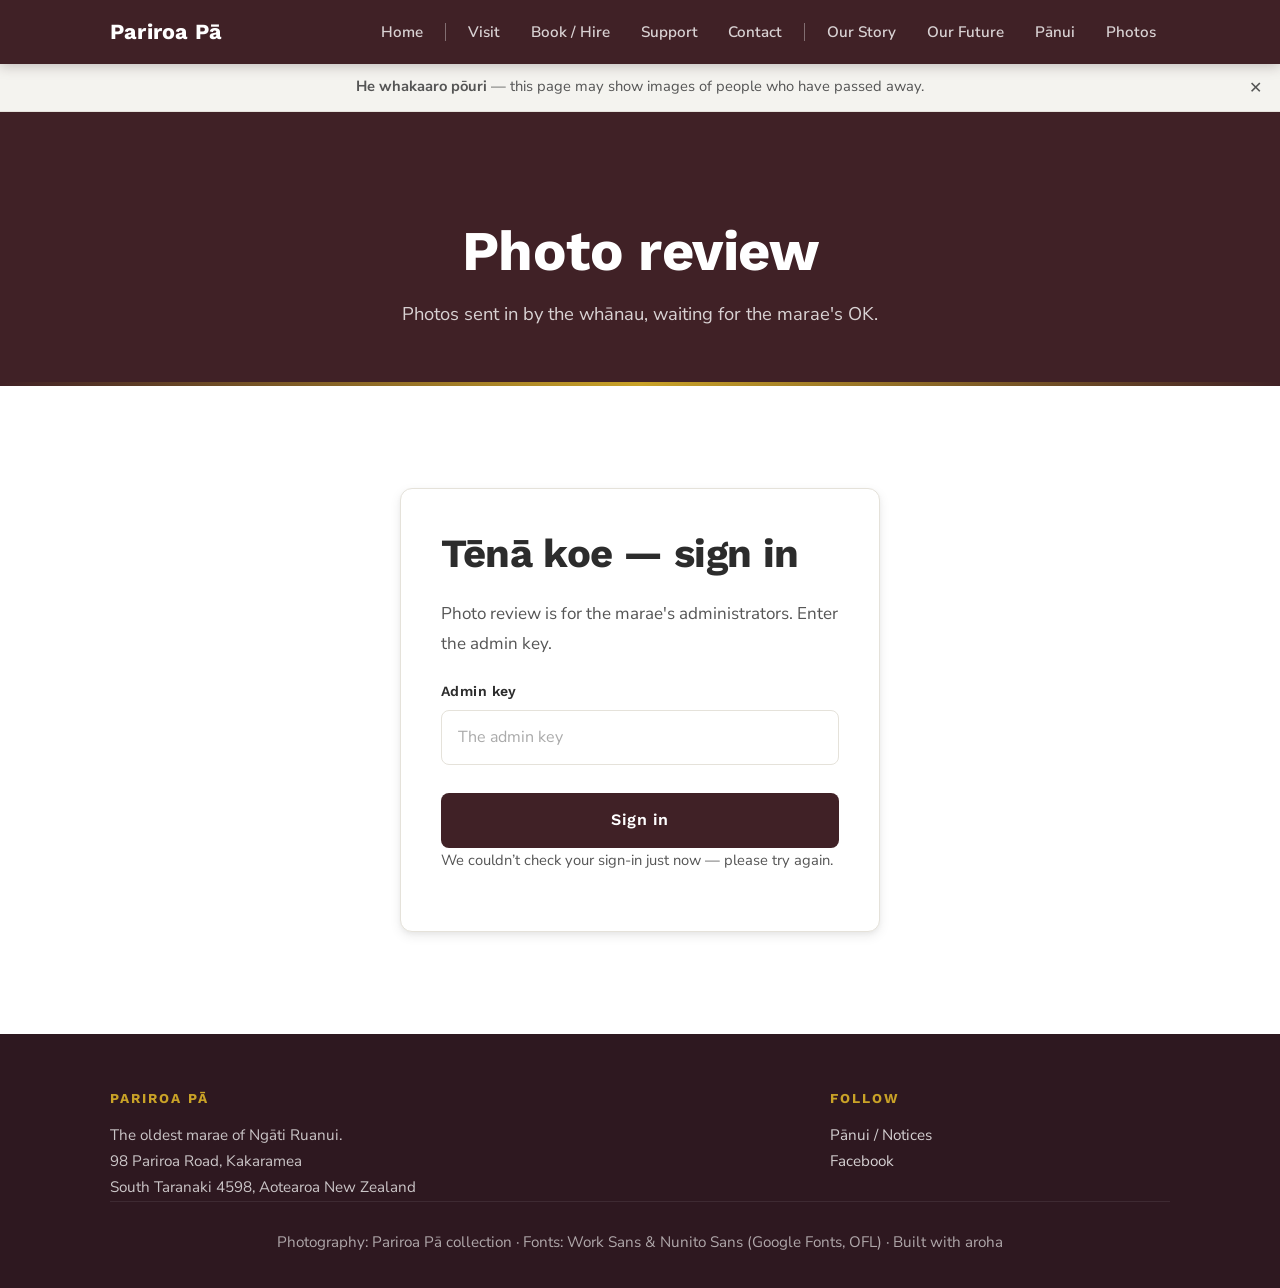
==== site/admin.html @ 200f4cf9 "Pariroa Pa website + photo gallery: upload page, admin review, Pages Functions, R2 photos" ====
<!DOCTYPE html>
<html lang="en">
<head>
  <meta charset="UTF-8">
  <meta name="viewport" content="width=device-width, initial-scale=1.0">
  <meta name="robots" content="noindex">
  <title>Photo review — Pariroa Pā</title>
  <meta name="description" content="Whānau photo review for Pariroa Pā Marae — trustees check and approve photos sent in by the whānau.">
  <link rel="preconnect" href="https://fonts.googleapis.com">
  <link rel="preconnect" href="https://fonts.gstatic.com" crossorigin>
  <link href="https://fonts.googleapis.com/css2?family=Work+Sans:wght@400;600;700&family=Nunito+Sans:ital,wght@0,400;0,600;0,700;1,400&display=swap" rel="stylesheet">
  <link rel="stylesheet" href="styles.css">
</head>
<body>
  <header class="site-header">
    <div class="container">
      <a class="brand" href="index.html">Pariroa Pā</a>
      <nav class="nav" aria-label="Main">
        <a href="index.html">Home</a>
        <span class="nav-sep" aria-hidden="true"></span>
        <a href="visit.html">Visit</a>
        <a href="book.html">Book / Hire</a>
        <a href="support.html">Support</a>
        <a href="contact.html">Contact</a>
        <span class="nav-sep" aria-hidden="true"></span>
        <a href="our-story.html">Our Story</a>
        <a href="our-future.html">Our Future</a>
        <a href="panui.html">Pānui</a>
        <a href="photos.html">Photos</a>
      </nav>
    </div>
  </header>

  <!-- Cultural-safety notice (same pattern as photos.html; main.js handles the dismiss). -->
  <div class="passing-notice no-print" role="note">
    <p><span lang="mi"><strong>He whakaaro pōuri</strong></span> — this page may show images of people who have passed away.</p>
    <button class="passing-notice__close" type="button" aria-label="Dismiss this notice">✕</button>
  </div>

  <div class="page-head">
    <div class="container">
      <h1>Photo review</h1>
      <p>Photos sent in by the whānau, waiting for the marae's OK.</p>
    </div>
  </div>

  <main>
    <!-- Login: the admin key (one password, held by the marae's administrators). -->
    <section class="section" id="psg-login-view" hidden>
      <div class="container">
        <div class="form-wrap">
          <form id="psg-login-form" class="psg-login" novalidate>
            <h2>Tēnā koe — sign in</h2>
            <p>Photo review is for the marae's administrators. Enter the admin key.</p>
            <label for="psg-key">Admin key</label>
            <input id="psg-key" name="key" type="password" autocomplete="current-password" placeholder="The admin key" required>
            <button type="submit" id="psg-login-btn" class="btn">Sign in</button>
            <p id="psg-login-msg" role="status" aria-live="polite"></p>
          </form>
        </div>
      </div>
    </section>

    <!-- Signed in but not an admin: gentle stop. -->
    <section class="section" id="psg-not-admin" hidden>
      <div class="container text-center">
        <p class="section-label">Hmm</p>
        <h2>This page is not yours</h2>
        <p class="gallery-spiel" style="margin-inline:auto;">You're signed in, but photo review is for the marae's trustees. If you think that's you, check with Wirih. <a href="index.html">Back to the pā</a></p>
        <button class="btn btn-outline" id="psg-notadmin-logout" type="button">Log out</button>
      </div>
    </section>

    <!-- The review desk (admins only). -->
    <section class="section" id="psg-admin-view" hidden>
      <div class="container">
        <div class="psg-vision-banner" role="note">
          <p><span lang="mi"><strong>Vision gate</strong></span> — check for tūpuna who have passed, tamariki, and consent before approving.</p>
        </div>

        <div style="display:flex;flex-wrap:wrap;gap:1rem;align-items:center;justify-content:space-between;margin-bottom:1.5rem;">
          <p class="psg-thanks" id="psg-admin-hello" role="status" aria-live="polite" style="margin:0;"></p>
          <button class="btn btn-outline" id="psg-logout" type="button">Log out</button>
        </div>

        <p class="section-label">Waiting for the marae's OK</p>
        <h2>Pending photos</h2>
        <p class="gallery-spiel">One photo at a time, with your own eyes — there's no "approve all" here. Captions can be tidied before approving.</p>

        <div id="psg-admin-grid" class="psg-admin-grid" aria-live="polite"></div>
        <p id="psg-admin-msg" role="status" aria-live="polite"></p>
      </div>
    </section>
  </main>

  <footer class="site-footer">
    <div class="container">
      <div class="footer-cols">
        <div><h3>Pariroa Pā</h3><p>The oldest marae of Ngāti Ruanui.<br>98 Pariroa Road, Kakaramea<br>South Taranaki 4598, Aotearoa New Zealand</p></div>
        <div><h3>Follow</h3><p><a href="panui.html">Pānui / Notices</a><br><a href="https://www.facebook.com/groups/630582840908596/" rel="noopener">Facebook</a></p></div>
      </div>
      <p class="footer-credits">Photography: Pariroa Pā collection &middot; Fonts: Work Sans &amp; Nunito Sans (Google Fonts, OFL) &middot; Built with aroha</p>
    </div>
  </footer>
  <div class="mobile-cta no-print"><a class="btn" href="book.html">Book the Marae</a></div>
  <script src="main.js" defer></script>
  <script src="admin.js" defer></script>
</body>
</html>
---- site/styles.css ----
/* ============================================================
   PARIROA PA — styles.css v4.1 "Professional"
   Raetihi structure, professionally executed.
   ============================================================ */

:root {
  --white: #ffffff;
  --bg: #fafafa;
  --bg-alt: #f4f3ef;
  --bg-sage: #eef3f0;
  --text: #2c2c2c;
  --text-mid: #555;
  --text-light: #6b6b6b;
  --maroon: #402126;
  --maroon-dark: #2e1820;
  --maroon-light: #5a3448;
  --sage: #5E7A6F;
  --sage-light: #7FA093;
  --sage-bg: #eef3f0;
  --gold: #C9A227;
  --border: #e5e2da;
  --shadow-sm: 0 1px 3px rgba(0,0,0,.06), 0 1px 2px rgba(0,0,0,.04);
  --shadow-md: 0 4px 12px rgba(0,0,0,.08), 0 2px 4px rgba(0,0,0,.04);
  --shadow-lg: 0 10px 30px rgba(0,0,0,.12), 0 4px 8px rgba(0,0,0,.06);
  --radius: 8px;
  --radius-lg: 12px;
  --font-head: "Work Sans", "Segoe UI", system-ui, sans-serif;
  --font-body: "Nunito Sans", "Segoe UI", system-ui, sans-serif;
  --maxw: 1140px;
  --section-pad: clamp(4rem, 8vw, 6.5rem);
}

* { box-sizing: border-box; margin: 0; padding: 0; }
html { scroll-behavior: smooth; }
@media (prefers-reduced-motion: reduce) {
  html { scroll-behavior: auto; }
  *, *::before, *::after { animation: none !important; transition: none !important; }
}

body {
  font-family: var(--font-body);
  font-size: 1.0625rem;
  line-height: 1.75;
  color: var(--text);
  background: var(--white);
  -webkit-font-smoothing: antialiased;
}

img { max-width: 100%; height: auto; display: block; }
a { color: var(--maroon); text-decoration: none; transition: color .2s ease; }
a:hover { color: var(--sage); }

h1, h2, h3, h4 {
  font-family: var(--font-head);
  font-weight: 700;
  line-height: 1.25;
  color: var(--text);
}
h1 { font-size: clamp(2.2rem, 1.6rem + 3vw, 3.5rem); letter-spacing: -0.01em; }
h2 { font-size: clamp(1.7rem, 1.3rem + 2vw, 2.5rem); letter-spacing: -0.01em; }
h3 { font-size: 1.3rem; }
p { margin-bottom: 1.1rem; }

.container { max-width: var(--maxw); margin: 0 auto; padding: 0 clamp(1.25rem, 4vw, 2.5rem); }

/* ---- SECTION LABEL: small caps with decorative line ---- */
.section-label {
  display: inline-flex;
  align-items: center;
  gap: 0.75rem;
  font-family: var(--font-head);
  font-size: 0.8rem;
  font-weight: 600;
  letter-spacing: 0.18em;
  text-transform: uppercase;
  color: var(--sage);
  margin-bottom: 0.75rem;
}
.section-label::before {
  content: "";
  display: inline-block;
  width: 2.5rem;
  height: 2px;
  background: var(--sage-light);
  border-radius: 1px;
}

/* ---- SECTIONS ---- */
.section { padding: var(--section-pad) 0; }
.section-alt { background: var(--bg-alt); }
.section-sage { background: var(--bg-sage); }
.section h2 { margin-bottom: 1.25rem; }

/* ---- HEADER ---- */
.site-header {
  background: var(--maroon);
  position: sticky;
  top: 0;
  z-index: 100;
  box-shadow: 0 2px 12px rgba(46,24,32,.25);
}
.site-header .container {
  display: flex;
  align-items: center;
  justify-content: space-between;
  padding-top: 0;
  padding-bottom: 0;
  gap: 1.5rem;
  flex-wrap: wrap;
  min-height: 64px;
}
.brand {
  color: var(--white);
  font-family: var(--font-head);
  font-size: 1.35rem;
  font-weight: 700;
  white-space: nowrap;
  letter-spacing: 0.01em;
  padding: 0.5rem 0;
}
.brand:hover { color: var(--gold); }
.nav { display: flex; flex-wrap: wrap; gap: 2px; }
.nav a {
  color: rgba(255,255,255,.8);
  padding: 0.5rem 0.9rem;
  font-size: 0.95rem;
  font-weight: 600;
  border-radius: 6px;
  transition: background .2s, color .2s;
}
.nav a:hover { background: rgba(255,255,255,.1); color: var(--white); }
.nav a[aria-current="page"] {
  background: rgba(255,255,255,.18);
  color: var(--white);
}

/* ---- BANNER ---- */
.banner {
  position: relative;
  height: clamp(320px, 45vw, 520px);
  overflow: hidden;
  background: var(--maroon-dark);
}
.banner img {
  width: 100%;
  height: 100%;
  object-fit: cover;
  object-position: center 30%;
}
.banner::after {
  content: "";
  position: absolute;
  inset: 0;
  background: linear-gradient(180deg, rgba(46,24,32,.2) 0%, rgba(46,24,32,0) 30%, rgba(46,24,32,.65) 100%);
}
.banner-text {
  position: absolute;
  bottom: 0; left: 0; right: 0;
  z-index: 1;
  padding: 3rem 2rem 2.5rem;
  text-align: center;
}
.banner-text h1 {
  color: var(--white);
  margin: 0 0 0.4rem;
  text-shadow: 0 2px 12px rgba(0,0,0,.3);
}
.banner-text p {
  color: rgba(255,255,255,.9);
  font-size: 1.15rem;
  font-weight: 400;
  margin: 0;
  text-shadow: 0 1px 6px rgba(0,0,0,.25);
}

/* ---- INFO BLOCKS ---- */
.info-block {
  display: grid;
  gap: clamp(2rem, 4vw, 3.5rem);
  align-items: center;
}
@media (min-width: 768px) {
  .info-block { grid-template-columns: 1fr 1fr; }
  .info-block.rev .info-photo { order: -1; }
}
.info-photo {
  position: relative;
}
.info-photo img {
  width: 100%;
  border-radius: var(--radius-lg);
  box-shadow: var(--shadow-md);
  transition: box-shadow .3s ease;
}
.info-photo:hover img { box-shadow: var(--shadow-lg); }
.info-text .section-label { margin-bottom: 0.5rem; }
.info-text h2 { margin-bottom: 1rem; }
.info-text p { color: var(--text-mid); font-size: 1.05rem; }

/* ---- BUTTONS ---- */
.btn {
  display: inline-block;
  padding: 0.85rem 2.2rem;
  background: var(--maroon);
  color: var(--white);
  border: 2px solid var(--maroon);
  border-radius: var(--radius);
  font-family: var(--font-head);
  font-size: 1rem;
  font-weight: 600;
  cursor: pointer;
  transition: all .25s ease;
  text-decoration: none;
  min-height: 48px;
  line-height: 1.4;
  letter-spacing: 0.02em;
}
.btn:hover {
  background: var(--maroon-dark);
  border-color: var(--maroon-dark);
  color: var(--white);
  transform: translateY(-1px);
  box-shadow: var(--shadow-md);
}
.btn-sage {
  background: var(--sage);
  border-color: var(--sage);
}
.btn-sage:hover { background: var(--sage); border-color: var(--sage); }
.btn-outline {
  background: transparent;
  border-color: var(--maroon);
  color: var(--maroon);
}
.btn-outline:hover {
  background: var(--maroon);
  color: var(--white);
}
.btn-white {
  background: var(--white);
  border-color: var(--white);
  color: var(--maroon);
}
.btn-white:hover { background: var(--bg-alt); border-color: var(--bg-alt); color: var(--maroon); }

/* ---- TRI-COLUMN (Vision/Mission/Values) ---- */
.tri-col {
  display: grid;
  gap: clamp(2rem, 4vw, 3rem);
  text-align: center;
}
@media (min-width: 768px) { .tri-col { grid-template-columns: repeat(3, 1fr); } }
.tri-col .icon {
  width: 80px; height: 80px;
  background: var(--white);
  border: 2px solid var(--sage-light);
  border-radius: 50%;
  display: flex; align-items: center; justify-content: center;
  margin: 0 auto 1.25rem;
  font-size: 2rem;
  box-shadow: var(--shadow-sm);
}
.tri-col h3 {
  font-family: var(--font-head);
  font-size: 1.35rem;
  margin-bottom: 0.6rem;
  color: var(--maroon);
}
.tri-col .te-reo {
  font-weight: 700;
  color: var(--sage);
  font-style: italic;
  margin-bottom: 0.5rem;
  font-size: 0.95rem;
}
.tri-col > div > p:last-child {
  color: var(--text-mid);
  font-size: 0.95rem;
  margin: 0;
  line-height: 1.6;
}

/* ---- VALUE CARDS ---- */
.values-row {
  display: grid;
  gap: 1.5rem;
}
@media (min-width: 640px) { .values-row { grid-template-columns: repeat(2, 1fr); } }
@media (min-width: 960px) { .values-row { grid-template-columns: repeat(4, 1fr); } }
.value-card {
  background: var(--white);
  border: 1px solid var(--border);
  border-radius: var(--radius);
  padding: 1.75rem 1.5rem;
  text-align: center;
  box-shadow: var(--shadow-sm);
  transition: transform .25s ease, box-shadow .25s ease;
}
.value-card:hover {
  transform: translateY(-4px);
  box-shadow: var(--shadow-md);
}
.value-card h3 {
  font-family: var(--font-head);
  color: var(--maroon);
  font-size: 1.15rem;
  margin-bottom: 0.5rem;
}
.value-card p {
  color: var(--text-mid);
  font-size: 0.92rem;
  margin: 0;
  line-height: 1.55;
}

/* ---- CARD / PANEL ---- */
.card {
  background: var(--white);
  border: 1px solid var(--border);
  border-radius: var(--radius);
  padding: 1.75rem;
  box-shadow: var(--shadow-sm);
  transition: box-shadow .25s ease;
}
.card:hover { box-shadow: var(--shadow-md); }
.card h3 { margin-top: 0; }
.card .card-photo {
  width: 100%;
  height: auto;
  aspect-ratio: 16 / 10;
  object-fit: cover;
  border-radius: var(--radius);
  margin-bottom: 1rem;
  display: block;
}

/* ---- LOCATION ---- */
.location-section {
  display: grid;
  gap: clamp(2rem, 4vw, 3rem);
  align-items: center;
}
@media (min-width: 768px) { .location-section { grid-template-columns: 1fr 1fr; } }
.map-box {
  border-radius: var(--radius-lg);
  overflow: hidden;
  box-shadow: var(--shadow-md);
}
.map-box iframe {
  width: 100%; height: 340px; border: 0;
  display: block;
}

/* ---- FORMS ---- */
.form-wrap {
  max-width: 640px;
  margin: 0 auto;
}
form {
  background: var(--white);
  border: 1px solid var(--border);
  border-radius: var(--radius-lg);
  padding: clamp(1.5rem, 4vw, 2.5rem);
  box-shadow: var(--shadow-md);
}
label {
  display: block;
  font-family: var(--font-head);
  font-weight: 600;
  font-size: 0.88rem;
  letter-spacing: 0.03em;
  margin: 1.25rem 0 0.4rem;
  color: var(--text);
}
label:first-child { margin-top: 0; }
input, select, textarea {
  width: 100%;
  padding: 0.8rem 1rem;
  font: inherit;
  font-size: 1rem;
  color: var(--text);
  border: 1.5px solid var(--border);
  border-radius: var(--radius);
  background: var(--white);
  transition: border-color .2s, box-shadow .2s;
}
input:focus, textarea:focus, select:focus {
  border-color: var(--sage-light);
  outline: none;
  box-shadow: 0 0 0 3px rgba(94,122,111,.12);
}
input::placeholder, textarea::placeholder { color: #aaa; }
select { color: var(--text); }
select option { color: #333; background: #fff; }
button[type="submit"] {
  margin-top: 1.75rem;
  width: 100%;
  font-family: var(--font-head);
  background: var(--maroon);
  color: var(--white);
  border: none;
  padding: 1rem;
  font-size: 1rem;
  font-weight: 600;
  letter-spacing: 0.03em;
  border-radius: var(--radius);
  cursor: pointer;
  transition: background .2s, transform .15s, box-shadow .2s;
}
button[type="submit"]:hover {
  background: var(--maroon-dark);
  transform: translateY(-1px);
  box-shadow: var(--shadow-md);
}

/* ---- DO/DON'T ---- */
.do-dont { list-style: none; padding: 0; }
.do-dont li {
  padding: 0.7rem 0 0.7rem 2.2rem;
  position: relative;
  border-bottom: 1px solid var(--border);
  color: var(--text-mid);
}
.do-dont li:last-child { border-bottom: none; }
.do-dont .do::before {
  content: "\2713";
  position: absolute; left: 0;
  color: var(--sage);
  font-weight: 700;
  font-size: 1.1rem;
}
.do-dont .dont::before {
  content: "\2717";
  position: absolute; left: 0;
  color: #c0392b;
  font-weight: 700;
  font-size: 1.1rem;
}

/* ---- TIMELINE ---- */
.timeline { list-style: none; padding: 0; }
.timeline li {
  display: grid;
  grid-template-columns: 5.5rem 1fr;
  gap: 1.5rem;
  padding: 1rem 0 1rem 1.75rem;
  border-left: 3px solid var(--sage-light);
  margin-left: 0.5rem;
  position: relative;
}
.timeline li::before {
  content: "";
  position: absolute; left: -9.5px; top: 1.3rem;
  width: 14px; height: 14px;
  border-radius: 50%;
  background: var(--sage);
  border: 3px solid var(--white);
  box-shadow: 0 1px 3px rgba(0,0,0,.1);
}
.timeline .year {
  font-family: var(--font-head);
  font-weight: 700;
  color: var(--maroon);
  font-size: 1.15rem;
}
.timeline li > span:last-child { color: var(--text-mid); }

/* ---- TABLE ---- */
table {
  border-collapse: collapse;
  width: 100%;
  border-radius: var(--radius);
  overflow: hidden;
  box-shadow: var(--shadow-sm);
}
th, td { text-align: left; padding: 0.85rem 1.25rem; border-bottom: 1px solid var(--border); }
th {
  font-family: var(--font-head);
  font-weight: 700;
  color: var(--maroon);
  background: var(--bg-alt);
  font-size: 0.88rem;
  letter-spacing: 0.04em;
  text-transform: uppercase;
}
td { color: var(--text-mid); }
td strong { color: var(--text); }

/* ---- PAGE HEAD (inner pages) ---- */
.page-head {
  background: var(--maroon);
  color: var(--white);
  padding: clamp(4.5rem, 10vw, 6.5rem) 0 clamp(2.5rem, 5vw, 3.5rem);
  text-align: center;
  position: relative;
}
.page-head::after {
  content: "";
  position: absolute;
  bottom: 0; left: 0; right: 0;
  height: 4px;
  background: linear-gradient(90deg, transparent, var(--gold), transparent);
}
.page-head h1 { color: var(--white); margin: 0; }
.page-head p {
  color: rgba(255,255,255,.8);
  margin: 0.75rem 0 0;
  font-size: 1.15rem;
  max-width: 36rem;
  margin-inline: auto;
}

/* ---- FEATURE BOXES ---- */
.feature-row {
  display: grid;
  gap: 1.5rem;
}
@media (min-width: 640px) { .feature-row { grid-template-columns: 1fr 1fr; } }
.feature-box {
  background: var(--white);
  border: 1px solid var(--border);
  border-radius: var(--radius);
  padding: 1.5rem 1.75rem;
  box-shadow: var(--shadow-sm);
}
.feature-box h3 { color: var(--maroon); margin: 0 0 0.5rem; }
.feature-box p { color: var(--text-mid); margin: 0; font-size: 0.95rem; }

/* ---- MOBILE CTA ---- */
.mobile-cta {
  display: none;
  position: fixed; bottom: 0; left: 0; right: 0; z-index: 60;
  padding: 0.6rem 1rem calc(0.6rem + env(safe-area-inset-bottom));
  background: var(--maroon-dark);
  box-shadow: 0 -2px 10px rgba(0,0,0,.15);
}
.mobile-cta .btn {
  width: 100%; text-align: center;
  background: var(--white); color: var(--maroon);
  border-color: var(--white);
  padding: 0.7rem;
}
@media (max-width: 720px) { .mobile-cta { display: block; } body { padding-bottom: 4.5rem; } }

/* ---- FOOTER ---- */
.site-footer {
  background: var(--maroon-dark);
  color: rgba(255,255,255,.75);
  padding: 3.5rem 0 2rem;
  margin-top: 0;
}
.footer-cols {
  display: grid;
  gap: 2.5rem;
}
@media (min-width: 768px) { .footer-cols { grid-template-columns: 2fr 1fr; } }
.site-footer h3 {
  color: var(--gold);
  font-family: var(--font-head);
  font-size: 0.85rem;
  font-weight: 700;
  text-transform: uppercase;
  letter-spacing: 0.15em;
  margin-bottom: 1rem;
}
.site-footer p { font-size: 0.95rem; margin: 0; line-height: 1.7; }
.site-footer a { color: rgba(255,255,255,.8); }
.site-footer a:hover { color: var(--white); }
.footer-credits {
  margin-top: 3rem;
  padding-top: 1.75rem;
  border-top: 1px solid rgba(255,255,255,.08);
  font-size: 0.78rem;
  color: rgba(255,255,255,.62);
  text-align: center;
}

/* ---- PHOTO MOMENT ---- */
.photo-center {
  text-align: center;
  padding: var(--section-pad) 0;
}
.photo-center img {
  max-width: 480px;
  margin: 0 auto;
  border-radius: var(--radius-lg);
  box-shadow: var(--shadow-md);
}
.photo-center figcaption {
  margin-top: 1rem;
  font-size: 0.9rem;
  color: var(--text-light);
}

/* ---- PHOTO COLLAGE (overlapping editorial spread) ---- */
.photo-collage {
  display: grid;
  grid-template-columns: 1fr 1fr;
  grid-auto-rows: auto;
  gap: 1.25rem;
}
.photo-collage figure { margin: 0; position: relative; }
.photo-collage img {
  width: 100%;
  height: 100%;
  object-fit: cover;
  aspect-ratio: 4 / 3;
  border: 5px solid var(--white);
  border-radius: var(--radius);
  box-shadow: var(--shadow-md);
  transition: box-shadow .3s ease, transform .3s ease;
}
.photo-collage figure:hover img { box-shadow: var(--shadow-lg); }
.photo-collage .pc-main {
  grid-row: span 2;
}
.photo-collage .pc-main img { aspect-ratio: 3 / 4; }
.photo-collage .pc-b { transform: rotate(-2deg); z-index: 1; }
.photo-collage .pc-c { transform: rotate(1.5deg) translate(-1.25rem, -1rem); z-index: 2; }
.photo-collage figcaption {
  position: absolute; left: 0; right: 0; bottom: 0;
  padding: 1.5rem 0.9rem 0.6rem;
  border-radius: 0 0 var(--radius) var(--radius);
  background: linear-gradient(transparent, rgba(0,0,0,.65));
  color: var(--white);
  font-size: 0.82rem;
  line-height: 1.35;
}
@media (max-width: 480px) {
  .photo-collage { grid-template-columns: 1fr; }
  .photo-collage .pc-main { grid-row: auto; }
  .photo-collage .pc-main img { aspect-ratio: 4 / 3; }
  .photo-collage .pc-b, .photo-collage .pc-c { transform: none; }
}

/* ---- PHOTO STRIP (swipeable carousel, no JS) ---- */
.photo-strip {
  display: flex;
  gap: 1.25rem;
  overflow-x: auto;
  scroll-snap-type: x mandatory;
  padding: 0.5rem 0.25rem 1.25rem;
  -webkit-overflow-scrolling: touch;
}
.photo-strip figure {
  flex: 0 0 auto;
  width: min(72vw, 380px);
  scroll-snap-align: center;
  margin: 0;
}
.photo-strip img {
  width: 100%;
  aspect-ratio: 1 / 1;
  object-fit: cover;
  border-radius: var(--radius-lg);
  box-shadow: var(--shadow-md);
  transition: box-shadow .3s ease;
}
.photo-strip figure:hover img { box-shadow: var(--shadow-lg); }
.photo-strip figcaption {
  margin-top: 0.6rem;
  font-size: 0.85rem;
  color: var(--text-light);
  text-align: center;
}
.photo-strip::-webkit-scrollbar { height: 6px; }
.photo-strip::-webkit-scrollbar-thumb { background: rgba(0,0,0,.18); border-radius: 3px; }

/* ---- MOTION ---- */
.reveal { opacity: 0; transform: translateY(20px); }
.reveal.is-visible {
  opacity: 1; transform: none;
  transition: opacity .6s ease, transform .6s ease;
}

/* ---- PRINT ---- */
@media print {
  .site-header, .mobile-cta, .site-footer, .banner, .map-box iframe, .no-print { display: none !important; }
  body { background: #fff; color: #000; font-size: 11pt; }
  a::after { content: " (" attr(href) ")"; font-size: 9pt; }
  .section { padding: 1rem 0; break-inside: avoid; }
}

/* ============================================================
   v3 ADDITIONS — extend v4.1 (spec: v3-design-spec.md, 2026-10-01)
   No token values change; no new colour values anywhere.
   ============================================================ */

/* ---- Utility ---- */
.text-center { text-align: center; }
.subhead { color: var(--maroon); margin: 2.75rem 0 1.25rem; }
.section .subhead { margin-top: 2.75rem; }
.section-sage .subhead, .section-alt .subhead { margin-top: 2.75rem; }

/* ---- Nav: group separators (desktop) — markup per plan §a ---- */
.nav-sep {
  align-self: center;
  width: 1px;
  height: 1.1em;
  background: rgba(255,255,255,.35);
  margin: 0 0.35rem;
}

/* ---- Nav: one scrollable row on mobile ---- */
@media (max-width: 720px) {
  .nav {
    flex-wrap: nowrap;
    overflow-x: auto;
    -webkit-overflow-scrolling: touch;
    max-width: 100%;
    padding-bottom: 0.25rem;
  }
  .nav a { padding: 0.65rem 0.9rem; white-space: nowrap; }
  .nav-sep { display: none; }
  .nav::-webkit-scrollbar { height: 4px; }
  .nav::-webkit-scrollbar-thumb { background: rgba(255,255,255,.25); border-radius: 2px; }
}

/* ---- Visible focus, everywhere (site previously relied on browser default) ---- */
a:focus-visible, .btn:focus-visible, button:focus-visible,
summary:focus-visible {
  outline: 3px solid var(--sage);
  outline-offset: 2px;
  border-radius: 4px;
}
.nav a:focus-visible, .site-footer a:focus-visible { outline-color: var(--gold); }

/* ---- Sage-section label fix (was sage-on-sage, ~4.2:1) ---- */
/* ---- Section labels on tinted sections fail AA in sage (was ~4.2:1) ---- */
.section-sage .section-label, .section-alt .section-label { color: var(--maroon); }

/* ---- Links: never colour alone (checklist §E) — underline in-content links ---- */
main section p a, .info-text p a { text-decoration: underline; }

/* ---- Cultural-safety notice (visual-deep-research §4B, decision P5) ---- */
.passing-notice {
  position: relative;
  background: var(--bg-alt);
  border-bottom: 1px solid var(--border);
  text-align: center;
  padding: 0.65rem 3rem;
}
.passing-notice p {
  margin: 0;
  font-size: 0.92rem;
  color: var(--text-mid);
}
.passing-notice__close {
  position: absolute;
  top: 50%;
  right: 0.75rem;
  transform: translateY(-50%);
  background: none;
  border: none;
  cursor: pointer;
  color: var(--text-mid);
  font-size: 1rem;
  line-height: 1;
  padding: 0.4rem;
}

/* ---- Dark section (Te Oranga) ---- */
.section-dark { background: var(--maroon); }
.section-dark h2, .section-dark h3 { color: var(--white); }
.section-dark .section-label { color: var(--gold); }
.section-dark .section-label::before { background: var(--gold); }
.section-dark p { color: rgba(255,255,255,.85); }

/* ---- Vision card (homepage Our Direction) ---- */
.vision-card {
  background: var(--white);
  border: 1px solid var(--border);
  border-radius: var(--radius-lg);
  box-shadow: var(--shadow-md);
  padding: clamp(2rem, 5vw, 3rem);
  max-width: 50rem;
  margin: 0 auto;
  text-align: center;
}
.vision-card__icon {
  display: block;
  font-size: 1.6rem;
  color: var(--gold);
  margin-bottom: 0.75rem;
}
.vision-card blockquote {
  font-family: var(--font-head);
  font-weight: 600;
  font-size: clamp(1.25rem, 1.05rem + 1vw, 1.6rem);
  line-height: 1.5;
  max-width: 40rem;
  margin: 0 auto 1rem;
}
.vision-card figcaption {
  font-size: 0.9rem;
  color: var(--text-light);
  margin-bottom: 1.5rem;
}

/* ---- Seven values: 4 + 3 layout ---- */
@media (min-width: 960px) {
  .values-seven { grid-template-columns: repeat(12, 1fr); }
  .values-seven .value-card { grid-column: span 3; }
  .values-seven .value-card:nth-child(n+5) { grid-column: span 4; }
}
@media (min-width: 640px) and (max-width: 959px) {
  .values-seven .value-card:last-child { grid-column: 1 / -1; }
}

/* ---- Pou cards (our-future) ---- */
.pou-card { border-left: 3px solid var(--sage); }
.pou-card__num {
  font-family: var(--font-head);
  font-weight: 700;
  font-size: 0.8rem;
  letter-spacing: 0.14em;
  text-transform: uppercase;
  color: var(--sage);
  margin: 0 0 0.4rem;
}
.pou-card ul { list-style: none; padding: 0; margin: 0.75rem 0 0; }
.pou-card li {
  position: relative;
  padding-left: 1.4rem;
  color: var(--text-mid);
  font-size: 0.95rem;
  line-height: 1.6;
  margin-bottom: 0.35rem;
}
.pou-card li::before {
  content: "\2726"; /* ✦ */
  position: absolute;
  left: 0;
  top: 0.15em;
  color: var(--gold);
  font-size: 0.7rem;
}

/* ---- Large quote (Vision, Te Oranga outcome, Commitment) ---- */
.quote-large {
  font-family: var(--font-head);
  font-weight: 600;
  font-size: clamp(1.35rem, 1.05rem + 1.4vw, 1.9rem);
  line-height: 1.5;
  max-width: 44rem;
  margin-inline: auto;
}
.quote-large .q-mark { color: var(--gold); font-size: 1.2em; }

/* ---- Te Oranga ghost boxes ---- */
.feature-box--ghost {
  background: rgba(255,255,255,.07);
  border-color: rgba(255,255,255,.18);
  box-shadow: none;
  text-align: center;
  padding: 1.25rem 1rem;
}
.feature-box--ghost h3 { color: var(--white); margin: 0; }
.feature-box--ghost p { color: rgba(255,255,255,.8); }
@media (min-width: 960px) {
  .feature-row--three { grid-template-columns: repeat(3, 1fr); }
}

/* ---- Framed photo on dark ---- */
.frame-white {
  border: 5px solid var(--white);
  border-radius: var(--radius-lg);
  box-shadow: var(--shadow-lg);
}
.section-dark figcaption {
  margin-top: 0.75rem;
  text-align: center;
  font-size: 0.9rem;
  color: rgba(255,255,255,.75);
}

/* ============================================================
   GALLERY PAGE (photos.html, 2026-10-01) — palette D tokens only
   ============================================================ */

/* ---- Moment spiels (photos.html section intros, palette D tokens only) ---- */
.gallery-spiel {
  max-width: 46rem;
  color: var(--text-mid);
  margin-bottom: 1.5rem;
}

/* ---- Masonry-ish gallery: CSS columns, natural heights ---- */
.gallery {
  columns: 1;
  column-gap: 1.25rem;
  margin-top: 2rem;
}
@media (min-width: 560px) { .gallery { columns: 2; } }
@media (min-width: 900px) { .gallery { columns: 3; } }
.gallery-item {
  break-inside: avoid;
  margin: 0 0 1.25rem;
  background: var(--white);
  border: 1px solid var(--border);
  border-radius: var(--radius-lg);
  padding: 0.5rem 0.5rem 0;
  box-shadow: var(--shadow-sm);
  cursor: zoom-in;
  transition: box-shadow .25s ease, transform .25s ease;
}
.gallery-item:hover {
  box-shadow: var(--shadow-lg);
  transform: translateY(-3px);
}
/* Keyboard focus keeps a clear gold ring (fix 2026-10-01): the shadow-only
   lift was too weak an indicator on the white cards. */
.gallery-item:focus-visible {
  box-shadow: var(--shadow-lg);
  transform: translateY(-3px);
  outline: 2px solid var(--gold);
  outline-offset: 2px;
}
.gallery-item img {
  width: 100%;
  border-radius: calc(var(--radius-lg) - 3px);
}
.gallery-item figcaption {
  padding: 0.65rem 0.5rem 0.75rem;
  font-size: 0.9rem;
  color: var(--text-light);
  text-align: center;
}

/* ---- Lightbox (progressive enhancement; only exists via JS) ---- */
.lightbox {
  position: fixed;
  inset: 0;
  z-index: 200;
  background: rgba(46,24,32,.92);
  display: flex;
  align-items: center;
  justify-content: center;
  flex-direction: column;
  gap: 1rem;
  padding: clamp(1rem, 4vw, 2.5rem);
}
.lightbox img {
  max-width: min(100%, 1000px);
  max-height: 78vh;
  width: auto;
  border-radius: var(--radius-lg);
  box-shadow: var(--shadow-lg);
}
.lightbox figcaption {
  color: rgba(255,255,255,.85);
  font-size: 0.95rem;
  text-align: center;
}
.lightbox__close {
  position: absolute;
  top: 0.9rem;
  right: 1rem;
  background: none;
  border: none;
  color: var(--white);
  font-size: 1.8rem;
  line-height: 1;
  cursor: pointer;
  padding: 0.5rem;
}
.lightbox__close:hover { color: var(--gold); }

/* ---- Print: the gallery prints as plain figures ---- */
@media print {
  .gallery { columns: 2; }
  .gallery-item { box-shadow: none; transform: none; }
}

/* ---- Print: the dark band must print light ---- */
@media print {
  .section-dark { background: none !important; }
  .section-dark h2, .section-dark h3 { color: #000 !important; }
  .section-dark p, .section-dark figcaption,
  .feature-box--ghost h3, .feature-box--ghost p { color: #000 !important; }
}

/* ---- gallery additions ---- */
/* (whanau gallery on photos.html + share/admin pages; existing tokens only,
   same AA-contrast and focus conventions as the rest of the site) */

/* Whanau gallery figures reuse .gallery / .gallery-item as-is; this just
   keeps the section quiet while it decides whether to show itself. */
#whanau-section[hidden] { display: none; }
#whanau-gallery:empty { margin-top: 0; }

/* Upload queue list (share.html): cards, not bullets. */
.psg-file-list { list-style: none; }

/* Login + code forms (share.html, admin.html): same card as site forms,
   slightly narrower so the code box feels like one calm step. */
.psg-login, .psg-code { max-width: 480px; margin-inline: auto; }
.psg-login h2, .psg-code h2 { margin-top: 0; }
.psg-login p, .psg-code p { color: var(--text-mid); }
#psg-login-msg, #psg-code-msg { min-height: 1.4em; color: var(--text-mid); font-size: 0.92rem; }

/* Upload drop zone (share.html): dashed sage frame, keyboard-reachable. */
.psg-drop {
  border: 2px dashed var(--sage);
  border-radius: var(--radius-lg);
  background: var(--sage-bg);
  padding: clamp(1.5rem, 4vw, 2.5rem);
  text-align: center;
  color: var(--text-mid);
  transition: border-color .2s, background .2s, box-shadow .2s;
}
.psg-drop.is-drag { border-color: var(--maroon); background: var(--bg-alt); }
.psg-drop:focus-visible {
  outline: 2px solid var(--gold);
  outline-offset: 2px;
}
.psg-drop p { margin: 0.4rem 0 0; }

/* File cards: one per photo in the queue (share) or review grid (admin).
   White card, site radius and shadow, works at any width. */
.psg-file-card {
  background: var(--white);
  border: 1px solid var(--border);
  border-radius: var(--radius-lg);
  padding: 1rem;
  box-shadow: var(--shadow-sm);
  display: flex;
  flex-direction: column;
  gap: 0.5rem;
}
.psg-file-card img {
  width: 100%;
  height: auto;
  border-radius: var(--radius);
  background: var(--bg-alt); /* polite frame while loading */
}
.psg-file-card__meta {
  margin: 0;
  font-size: 0.88rem;
  color: var(--text-mid);
  overflow-wrap: anywhere; /* long uploader emails must not burst the card */
}
.psg-file-card__actions {
  display: flex;
  flex-wrap: wrap;
  gap: 0.75rem;
  margin-top: 0.35rem;
}
.psg-file-card__actions .btn { padding: 0.6rem 1.4rem; min-height: 44px; }
.psg-file-card input:focus-visible,
.psg-file-card button:focus-visible {
  outline: 2px solid var(--gold);
  outline-offset: 2px;
}

/* Per-file upload progress bar (share.html queue). */
.psg-progress {
  height: 8px;
  border-radius: 999px;
  background: var(--bg-alt);
  overflow: hidden;
}
.psg-progress__bar {
  height: 100%;
  width: 0;
  background: var(--sage);
  border-radius: 999px;
  transition: width .2s ease;
}
.psg-file-card.is-done .psg-progress__bar { background: var(--sage); }
.psg-file-card.is-error .psg-progress__bar { background: var(--maroon); }

/* Small friendly status line (thanks state, greetings, empty states). */
.psg-thanks {
  color: var(--text-mid);
  font-size: 1rem;
  max-width: 46rem;
}
.psg-admin-grid .psg-thanks { margin: 0; }

/* Admin pending grid: photo cards in a responsive grid, oldest first. */
.psg-admin-grid {
  display: grid;
  grid-template-columns: 1fr;
  gap: 1.25rem;
  margin-top: 2rem;
}
@media (min-width: 560px) { .psg-admin-grid { grid-template-columns: repeat(2, 1fr); } }
@media (min-width: 960px) { .psg-admin-grid { grid-template-columns: repeat(3, 1fr); } }

/* Standing vision-gate banner on the admin page: quiet gold-edged reminder. */
.psg-vision-banner {
  background: var(--sage-bg);
  border: 1px solid var(--sage);
  border-left: 6px solid var(--gold);
  border-radius: var(--radius);
  padding: 1rem 1.25rem;
  margin-bottom: 1.5rem;
}
.psg-vision-banner p {
  margin: 0;
  color: var(--text);
  font-size: 1rem;
  line-height: 1.55;
}
.psg-vision-banner strong { color: var(--maroon); }
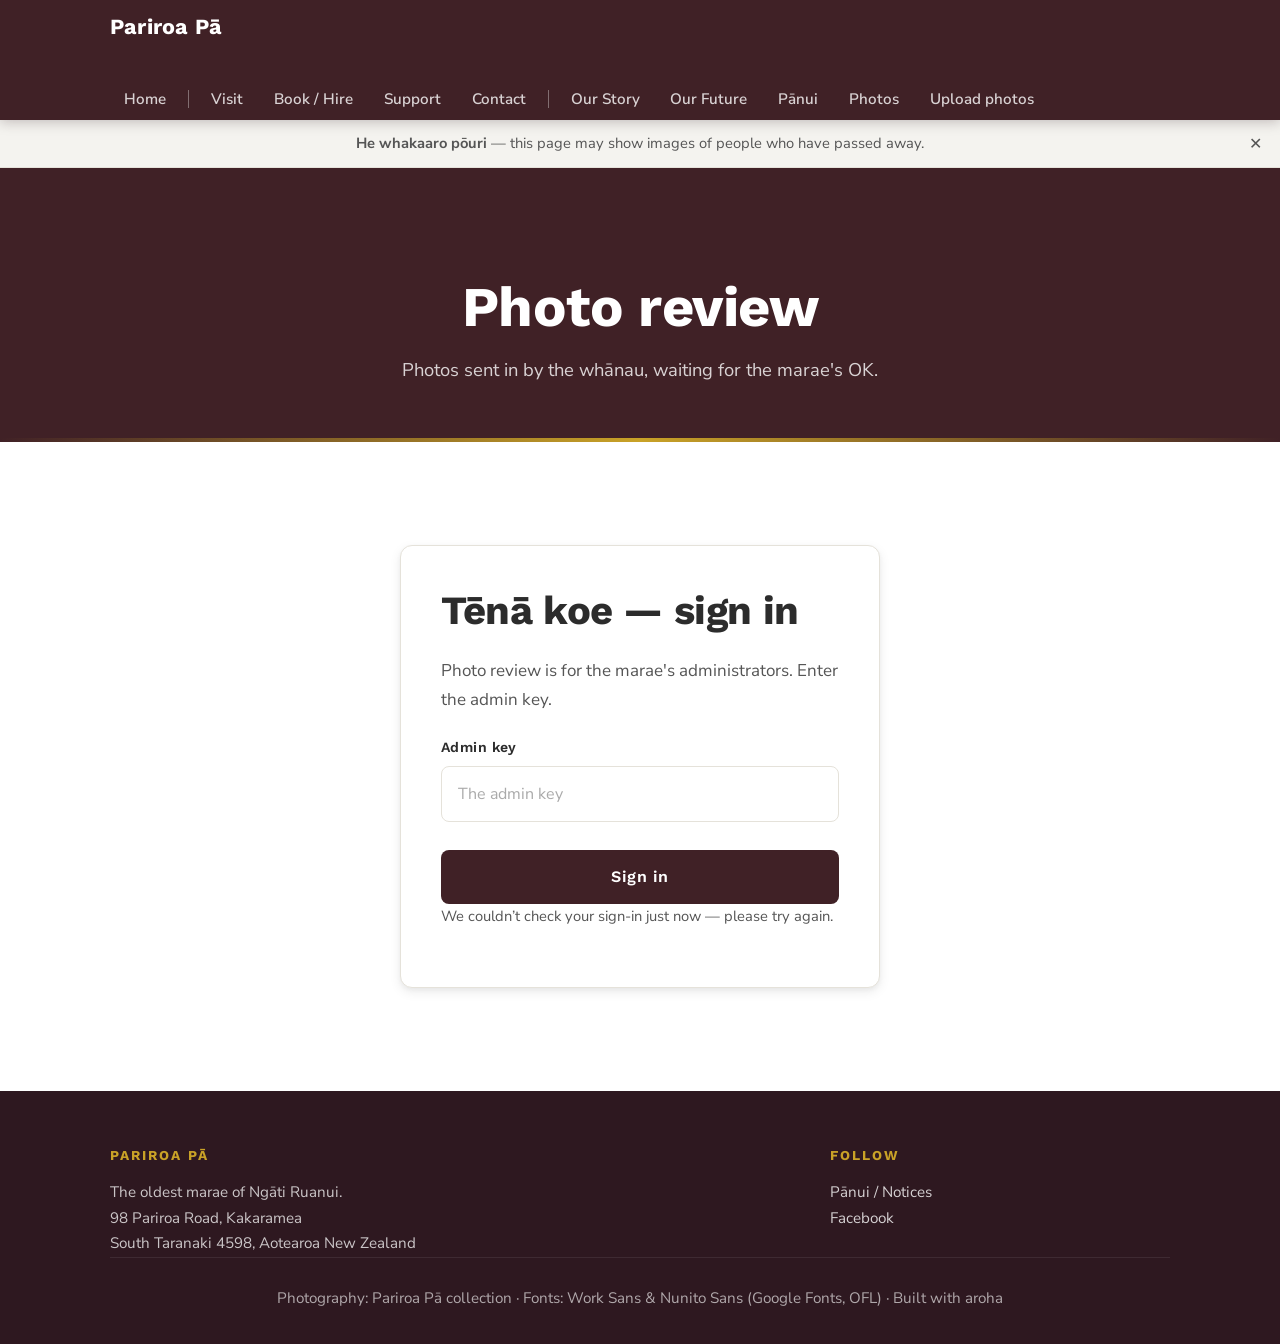
==== commit 161f76b2: "Add Upload photos menu and simplify upload copy" ====
--- a/site/admin.html
+++ b/site/admin.html
@@ -27,6 +27,7 @@
         <a href="our-future.html">Our Future</a>
         <a href="panui.html">Pānui</a>
         <a href="photos.html">Photos</a>
+        <a href="share.html">Upload photos</a>
       </nav>
     </div>
   </header>
